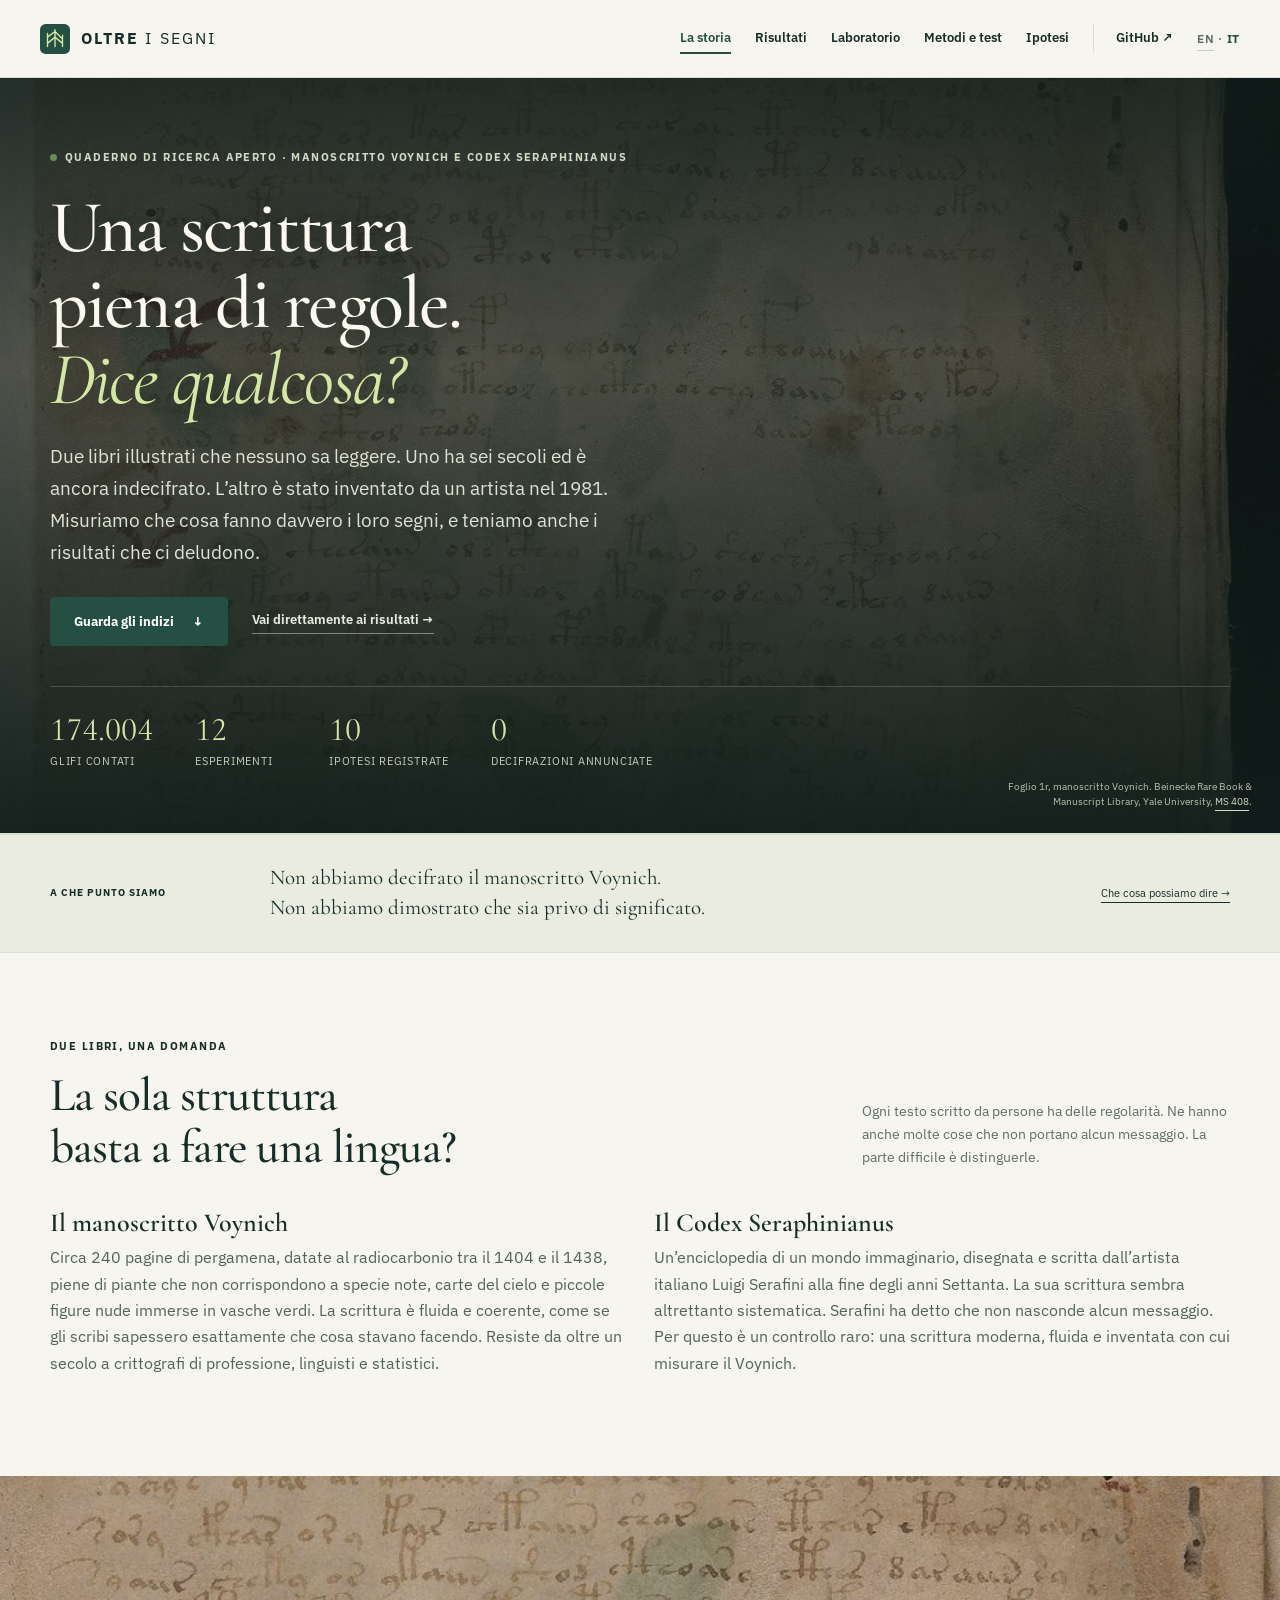
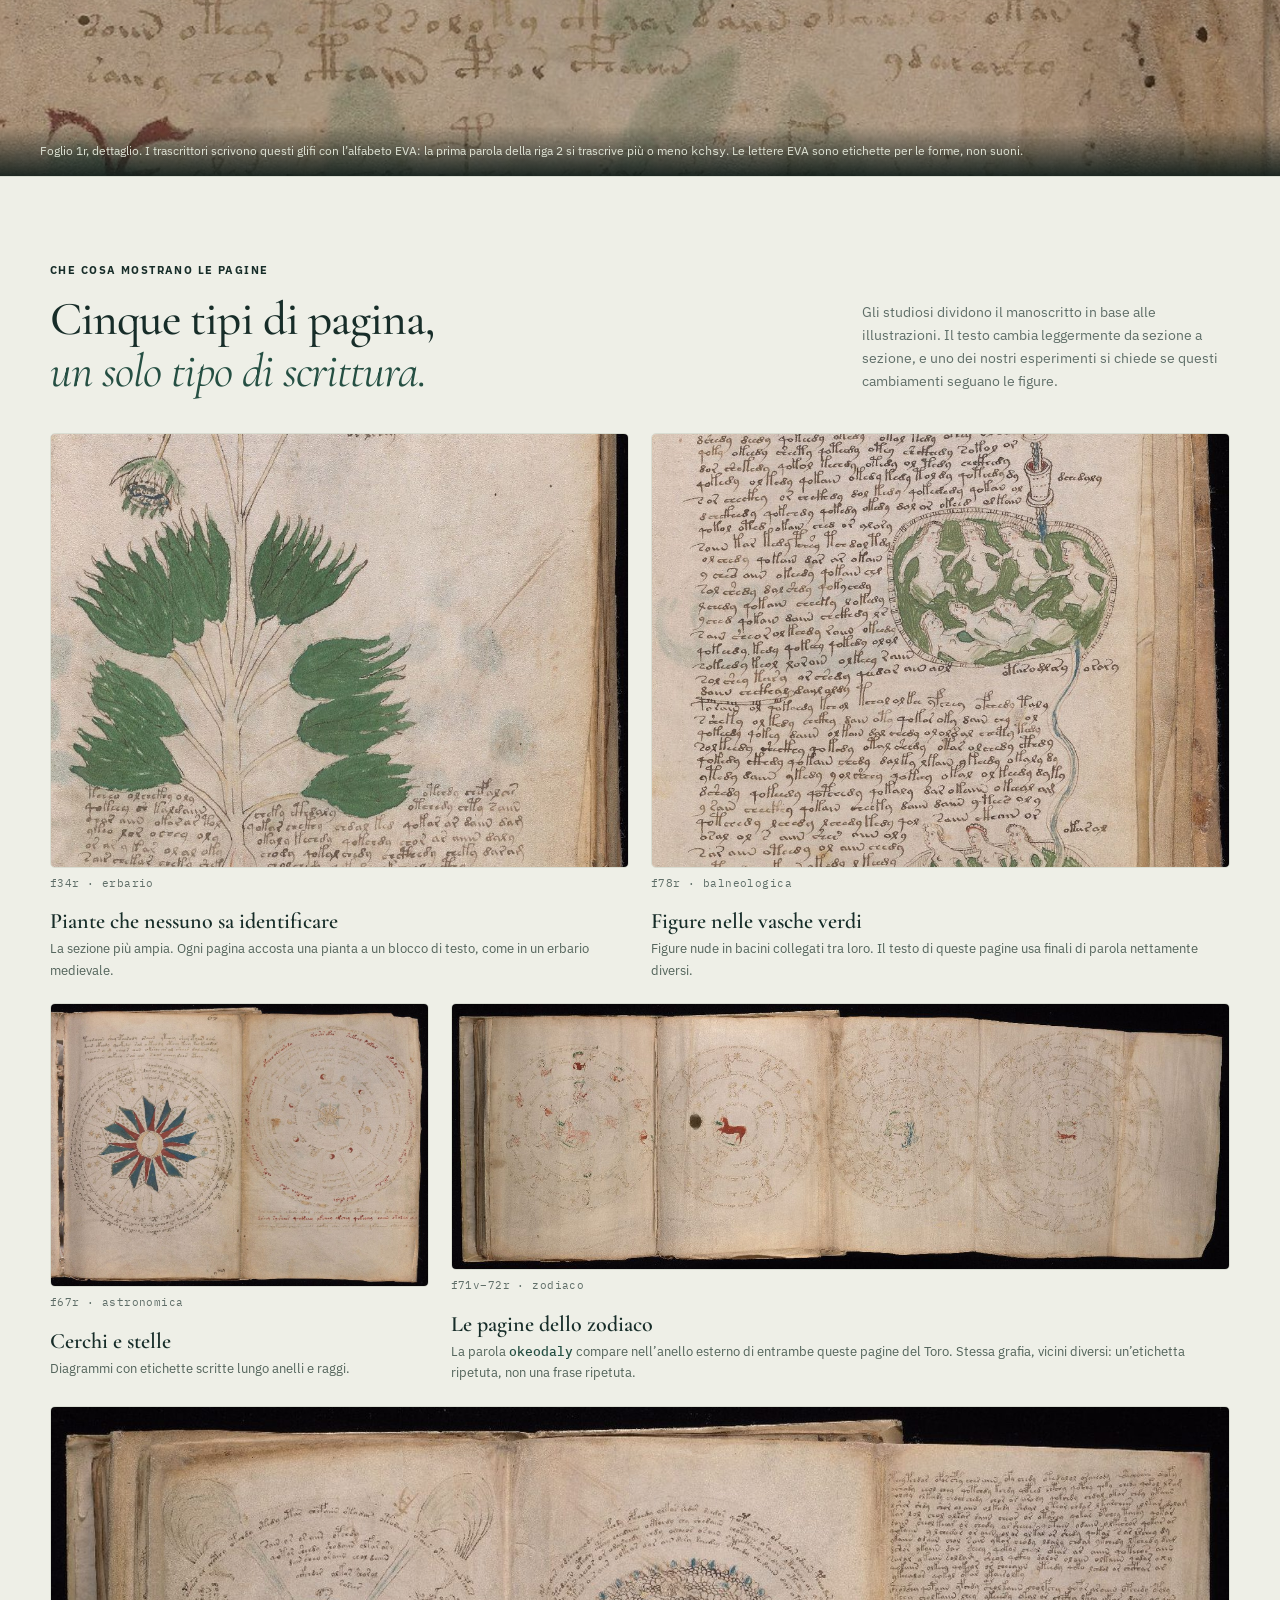
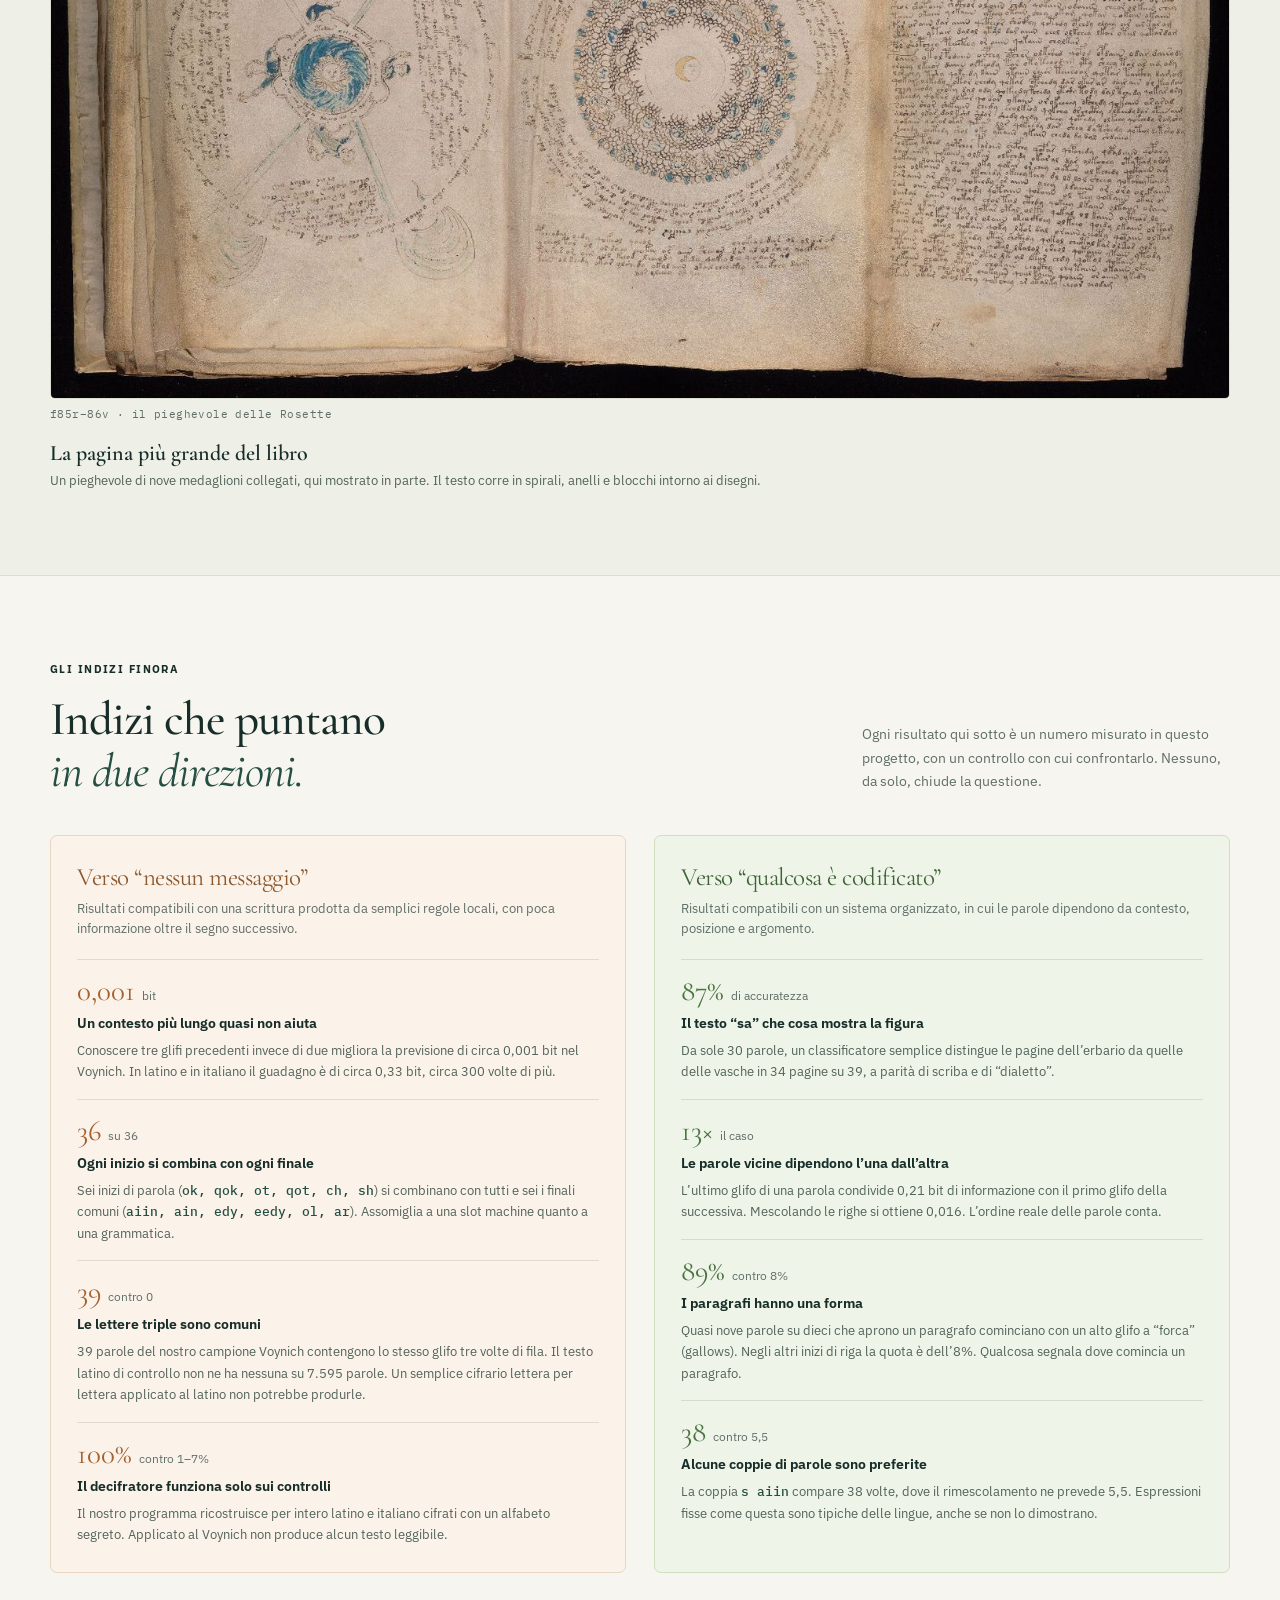
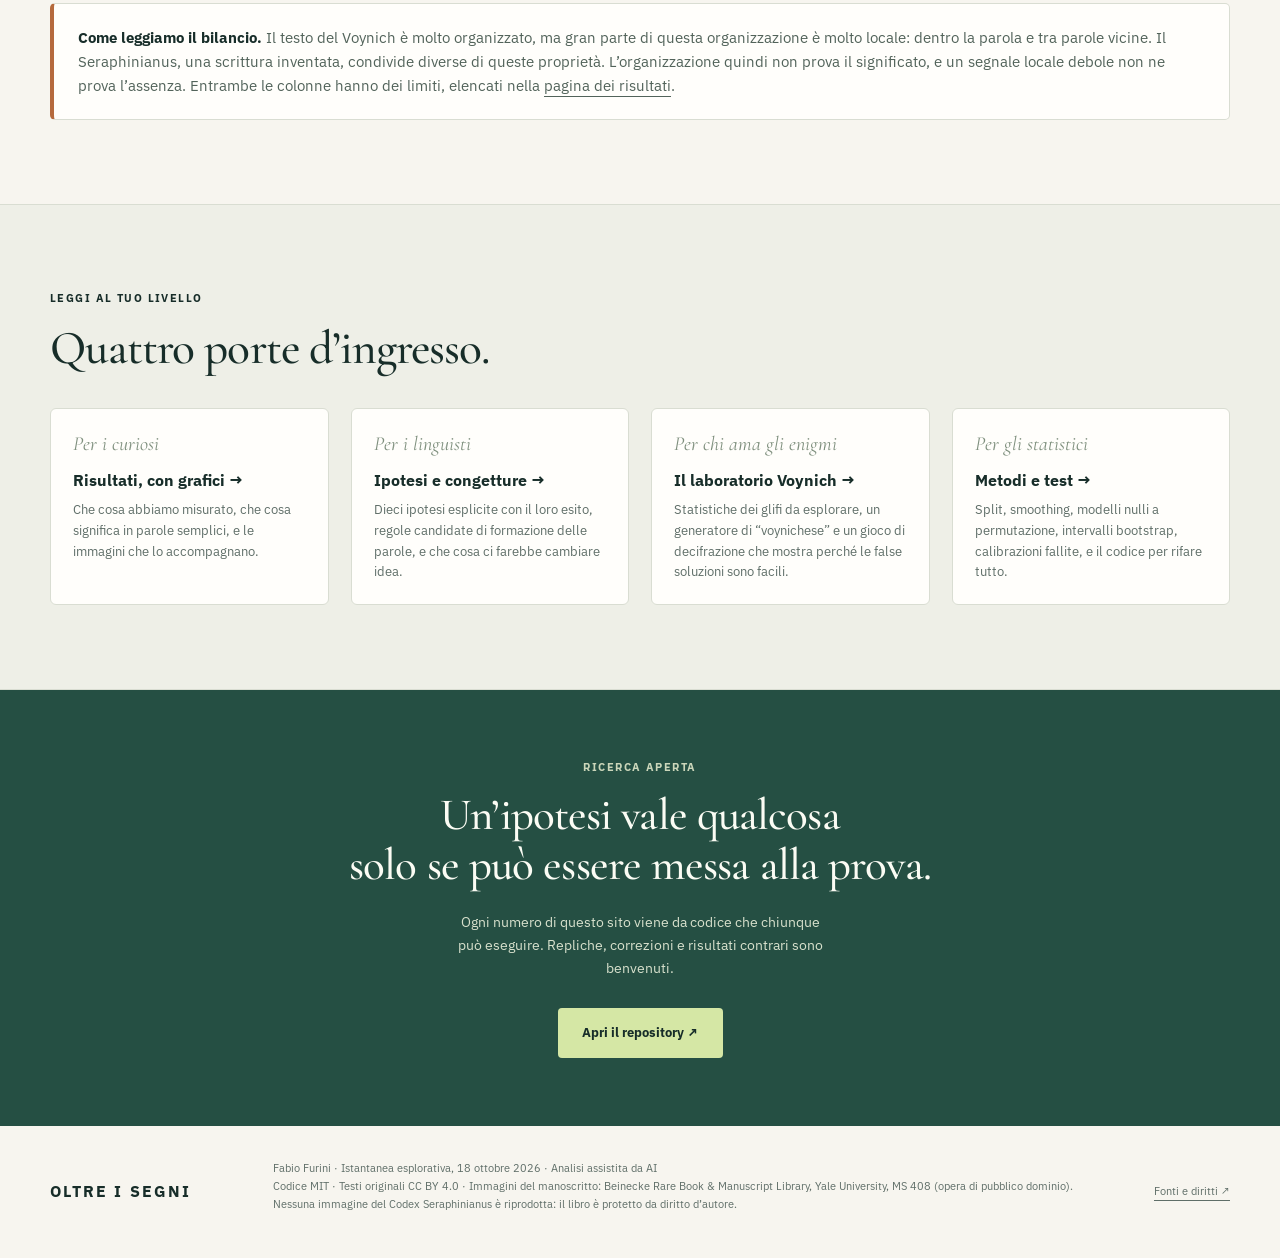
==== docs/it/index.html @ da64a387 "Add Italian version of the website - Five translated pages in docs/it/ sharing styles, scripts and i" ====
<!doctype html>
<html lang="it">
<head>
<meta charset="utf-8">
<meta name="viewport" content="width=device-width,initial-scale=1,viewport-fit=cover">
<title>Oltre i segni</title>
<meta name="description" content="Un quaderno di ricerca aperto e riproducibile sul manoscritto Voynich e il Codex Seraphinianus: cosa la statistica può dire, e cosa no, su una scrittura che nessuno sa leggere.">
<meta name="theme-color" content="#101d1a">
<link rel="alternate" hreflang="en" href="../index.html">
<link rel="alternate" hreflang="it" href="index.html">
<link rel="icon" href="../assets/mark.svg" type="image/svg+xml">
<link rel="preconnect" href="https://fonts.googleapis.com">
<link rel="preconnect" href="https://fonts.gstatic.com" crossorigin>
<link rel="stylesheet" href="https://fonts.googleapis.com/css2?family=Cormorant+Garamond:ital,wght@0,500;0,600;1,500&family=IBM+Plex+Mono:wght@400;500&family=IBM+Plex+Sans:wght@400;500;600;700&display=swap">
<link rel="stylesheet" href="../styles.css">
<script defer src="../app.js"></script>
</head>
<body>
<a class="skip" href="#main">Vai al contenuto</a>
<header>
  <a class="brand" href="index.html"><img src="../assets/mark.svg" width="30" height="30" alt=""><span>OLTRE<span class="brand-light"> I SEGNI</span></span></a>
  <button id="menu" aria-controls="navigation" aria-expanded="false">Menu ☰</button>
  <nav id="navigation" aria-label="Principale">
    <a href="index.html" aria-current="page">La storia</a>
    <a href="results.html">Risultati</a>
    <a href="lab.html">Laboratorio</a>
    <a href="methods.html">Metodi e test</a>
    <a href="hypotheses.html">Ipotesi</a>
    <a class="nav-repo" href="https://github.com/fabiofurini/voynich-seraphinianus-lab">GitHub ↗</a>
    <span class="lang-switch"><a href="../index.html" hreflang="en" lang="en">EN</a> · <b>IT</b></span>
  </nav>
</header>

<main id="main">
<section class="hero-img">
  <img src="../assets/img/f1r.jpg" alt="Foglio 1r del manoscritto Voynich: righe di una scrittura sconosciuta intorno a una pianta verde sbiadita, con iniziali rosse.">
  <div class="hero-inner">
    <div class="eyebrow"><span class="dot"></span> Quaderno di ricerca aperto · Manoscritto Voynich e Codex Seraphinianus</div>
    <h1>Una scrittura piena di regole.<br><em>Dice qualcosa?</em></h1>
    <p class="lead">Due libri illustrati che nessuno sa leggere. Uno ha sei secoli ed è ancora indecifrato. L’altro è stato inventato da un artista nel 1981. Misuriamo che cosa fanno davvero i loro segni, e teniamo anche i risultati che ci deludono.</p>
    <div class="actions">
      <a class="button primary" href="#clues">Guarda gli indizi <span>↓</span></a>
      <a class="text-link" href="results.html">Vai direttamente ai risultati →</a>
    </div>
    <div class="hero-stats" aria-label="Il progetto in numeri">
      <div><b>174.004</b><span>glifi contati</span></div>
      <div><b>12</b><span>esperimenti</span></div>
      <div><b>10</b><span>ipotesi registrate</span></div>
      <div><b>0</b><span>decifrazioni annunciate</span></div>
    </div>
  </div>
  <p class="hero-credit">Foglio 1r, manoscritto Voynich. Beinecke Rare Book &amp; Manuscript Library, Yale University, <a href="https://collections.library.yale.edu/catalog/2002046">MS 408</a>.</p>
</section>

<div class="statement"><div class="wrap">
  <span class="label">A che punto siamo</span>
  <p>Non abbiamo decifrato il manoscritto Voynich.<br>Non abbiamo dimostrato che sia privo di significato.</p>
  <a href="hypotheses.html">Che cosa possiamo dire →</a>
</div></div>

<section class="band">
  <div class="wrap">
    <div class="section-head">
      <div>
        <div class="eyebrow">Due libri, una domanda</div>
        <h2>La sola struttura<br>basta a fare una lingua?</h2>
      </div>
      <p>Ogni testo scritto da persone ha delle regolarità. Ne hanno anche molte cose che non portano alcun messaggio. La parte difficile è distinguerle.</p>
    </div>
    <div class="two-cols" style="margin-top:10px">
      <div class="prose">
        <h3 style="font:600 26px/1.2 var(--serif)">Il manoscritto Voynich</h3>
        <p>Circa 240 pagine di pergamena, datate al radiocarbonio tra il 1404 e il 1438, piene di piante che non corrispondono a specie note, carte del cielo e piccole figure nude immerse in vasche verdi. La scrittura è fluida e coerente, come se gli scribi sapessero esattamente che cosa stavano facendo. Resiste da oltre un secolo a crittografi di professione, linguisti e statistici.</p>
      </div>
      <div class="prose">
        <h3 style="font:600 26px/1.2 var(--serif)">Il Codex Seraphinianus</h3>
        <p>Un’enciclopedia di un mondo immaginario, disegnata e scritta dall’artista italiano Luigi Serafini alla fine degli anni Settanta. La sua scrittura sembra altrettanto sistematica. Serafini ha detto che non nasconde alcun messaggio. Per questo è un controllo raro: una scrittura moderna, fluida e inventata con cui misurare il Voynich.</p>
      </div>
    </div>
  </div>
</section>

<figure class="script-band">
  <img src="../assets/img/script-detail.jpg" alt="Dettaglio di tre righe di scrittura Voynich dal foglio 1r, con glifi ad anello e a forma di forca.">
  <figcaption class="band-caption">Foglio 1r, dettaglio. I trascrittori scrivono questi glifi con l’alfabeto EVA: la prima parola della riga 2 si trascrive più o meno <span style="font-family:var(--mono)">kchsy</span>. Le lettere EVA sono etichette per le forme, non suoni.</figcaption>
</figure>

<section class="band band-alt">
  <div class="wrap">
    <div class="section-head">
      <div>
        <div class="eyebrow">Che cosa mostrano le pagine</div>
        <h2>Cinque tipi di pagina,<br><em>un solo tipo di scrittura.</em></h2>
      </div>
      <p>Gli studiosi dividono il manoscritto in base alle illustrazioni. Il testo cambia leggermente da sezione a sezione, e uno dei nostri esperimenti si chiede se questi cambiamenti seguano le figure.</p>
    </div>
    <div class="gallery">
      <figure class="wide">
        <img src="../assets/img/f34r.jpg" alt="Foglio 34r: una grande pianta con radici e foglie larghe, circondata dal testo." loading="lazy">
        <span class="folio">f34r · erbario</span>
        <h3>Piante che nessuno sa identificare</h3>
        <p>La sezione più ampia. Ogni pagina accosta una pianta a un blocco di testo, come in un erbario medievale.</p>
      </figure>
      <figure class="wide">
        <img src="../assets/img/f78r.jpg" alt="Foglio 78r: piccole figure femminili nude in vasche verdi e azzurre collegate da tubi." loading="lazy">
        <span class="folio">f78r · balneologica</span>
        <h3>Figure nelle vasche verdi</h3>
        <p>Figure nude in bacini collegati tra loro. Il testo di queste pagine usa finali di parola nettamente diversi.</p>
      </figure>
      <figure>
        <img src="../assets/img/f67r.jpg" alt="Foglio 67r: diagrammi astronomici circolari con stelle e testo disposto a raggiera." loading="lazy">
        <span class="folio">f67r · astronomica</span>
        <h3>Cerchi e stelle</h3>
        <p>Diagrammi con etichette scritte lungo anelli e raggi.</p>
      </figure>
      <figure class="wide" style="grid-column:span 4">
        <img src="../assets/img/f71v-72r.jpg" alt="Fogli 71v e 72r: medaglioni zodiacali con un animale al centro e anelli di figure che reggono stelle." loading="lazy" style="aspect-ratio:auto">
        <span class="folio">f71v–72r · zodiaco</span>
        <h3>Le pagine dello zodiaco</h3>
        <p>La parola <span class="eva">okeodaly</span> compare nell’anello esterno di entrambe queste pagine del Toro. Stessa grafia, vicini diversi: un’etichetta ripetuta, non una frase ripetuta.</p>
      </figure>
      <figure class="full">
        <img src="../assets/img/f85r-86v.jpg" alt="Parte del pieghevole delle Rosette, fogli 85r e 86v: un diagramma circolare con una falce di luna al centro e testo fitto." loading="lazy">
        <span class="folio">f85r–86v · il pieghevole delle Rosette</span>
        <h3>La pagina più grande del libro</h3>
        <p>Un pieghevole di nove medaglioni collegati, qui mostrato in parte. Il testo corre in spirali, anelli e blocchi intorno ai disegni.</p>
      </figure>
    </div>
  </div>
</section>

<section class="band" id="clues">
  <div class="wrap">
    <div class="section-head">
      <div>
        <div class="eyebrow">Gli indizi finora</div>
        <h2>Indizi che puntano<br><em>in due direzioni.</em></h2>
      </div>
      <p>Ogni risultato qui sotto è un numero misurato in questo progetto, con un controllo con cui confrontarlo. Nessuno, da solo, chiude la questione.</p>
    </div>

    <div class="two-cols">
      <div class="col toward-no">
        <h3>Verso “nessun messaggio”</h3>
        <p class="summary-line">Risultati compatibili con una scrittura prodotta da semplici regole locali, con poca informazione oltre il segno successivo.</p>
        <div class="clue">
          <span class="num-big">0,001 <small>bit</small></span>
          <h4>Un contesto più lungo quasi non aiuta</h4>
          <p>Conoscere tre glifi precedenti invece di due migliora la previsione di circa 0,001 bit nel Voynich. In latino e in italiano il guadagno è di circa 0,33 bit, circa 300 volte di più.</p>
        </div>
        <div class="clue">
          <span class="num-big">36 <small>su 36</small></span>
          <h4>Ogni inizio si combina con ogni finale</h4>
          <p>Sei inizi di parola (<span class="eva">ok, qok, ot, qot, ch, sh</span>) si combinano con tutti e sei i finali comuni (<span class="eva">aiin, ain, edy, eedy, ol, ar</span>). Assomiglia a una slot machine quanto a una grammatica.</p>
        </div>
        <div class="clue">
          <span class="num-big">39 <small>contro 0</small></span>
          <h4>Le lettere triple sono comuni</h4>
          <p>39 parole del nostro campione Voynich contengono lo stesso glifo tre volte di fila. Il testo latino di controllo non ne ha nessuna su 7.595 parole. Un semplice cifrario lettera per lettera applicato al latino non potrebbe produrle.</p>
        </div>
        <div class="clue">
          <span class="num-big">100% <small>contro 1–7%</small></span>
          <h4>Il decifratore funziona solo sui controlli</h4>
          <p>Il nostro programma ricostruisce per intero latino e italiano cifrati con un alfabeto segreto. Applicato al Voynich non produce alcun testo leggibile.</p>
        </div>
      </div>

      <div class="col toward-yes">
        <h3>Verso “qualcosa è codificato”</h3>
        <p class="summary-line">Risultati compatibili con un sistema organizzato, in cui le parole dipendono da contesto, posizione e argomento.</p>
        <div class="clue">
          <span class="num-big">87% <small>di accuratezza</small></span>
          <h4>Il testo “sa” che cosa mostra la figura</h4>
          <p>Da sole 30 parole, un classificatore semplice distingue le pagine dell’erbario da quelle delle vasche in 34 pagine su 39, a parità di scriba e di “dialetto”.</p>
        </div>
        <div class="clue">
          <span class="num-big">13× <small>il caso</small></span>
          <h4>Le parole vicine dipendono l’una dall’altra</h4>
          <p>L’ultimo glifo di una parola condivide 0,21 bit di informazione con il primo glifo della successiva. Mescolando le righe si ottiene 0,016. L’ordine reale delle parole conta.</p>
        </div>
        <div class="clue">
          <span class="num-big">89% <small>contro 8%</small></span>
          <h4>I paragrafi hanno una forma</h4>
          <p>Quasi nove parole su dieci che aprono un paragrafo cominciano con un alto glifo a “forca” (gallows). Negli altri inizi di riga la quota è dell’8%. Qualcosa segnala dove comincia un paragrafo.</p>
        </div>
        <div class="clue">
          <span class="num-big">38 <small>contro 5,5</small></span>
          <h4>Alcune coppie di parole sono preferite</h4>
          <p>La coppia <span class="eva">s aiin</span> compare 38 volte, dove il rimescolamento ne prevede 5,5. Espressioni fisse come questa sono tipiche delle lingue, anche se non lo dimostrano.</p>
        </div>
      </div>
    </div>

    <div class="balance">
      <p><strong>Come leggiamo il bilancio.</strong> Il testo del Voynich è molto organizzato, ma gran parte di questa organizzazione è molto locale: dentro la parola e tra parole vicine. Il Seraphinianus, una scrittura inventata, condivide diverse di queste proprietà. L’organizzazione quindi non prova il significato, e un segnale locale debole non ne prova l’assenza. Entrambe le colonne hanno dei limiti, elencati nella <a href="results.html">pagina dei risultati</a>.</p>
    </div>
  </div>
</section>

<section class="band band-alt">
  <div class="wrap">
    <div class="eyebrow">Leggi al tuo livello</div>
    <h2>Quattro porte d’ingresso.</h2>
    <div class="paths">
      <a href="results.html">
        <span class="n">Per i curiosi</span>
        <h3>Risultati, con grafici →</h3>
        <p>Che cosa abbiamo misurato, che cosa significa in parole semplici, e le immagini che lo accompagnano.</p>
      </a>
      <a href="hypotheses.html">
        <span class="n">Per i linguisti</span>
        <h3>Ipotesi e congetture →</h3>
        <p>Dieci ipotesi esplicite con il loro esito, regole candidate di formazione delle parole, e che cosa ci farebbe cambiare idea.</p>
      </a>
      <a href="lab.html">
        <span class="n">Per chi ama gli enigmi</span>
        <h3>Il laboratorio Voynich →</h3>
        <p>Statistiche dei glifi da esplorare, un generatore di “voynichese” e un gioco di decifrazione che mostra perché le false soluzioni sono facili.</p>
      </a>
      <a href="methods.html">
        <span class="n">Per gli statistici</span>
        <h3>Metodi e test →</h3>
        <p>Split, smoothing, modelli nulli a permutazione, intervalli bootstrap, calibrazioni fallite, e il codice per rifare tutto.</p>
      </a>
    </div>
  </div>
</section>

<section class="closing">
  <div class="wrap">
    <div class="eyebrow">Ricerca aperta</div>
    <h2>Un’ipotesi vale qualcosa<br>solo se può essere messa alla prova.</h2>
    <p>Ogni numero di questo sito viene da codice che chiunque può eseguire. Repliche, correzioni e risultati contrari sono benvenuti.</p>
    <a class="button" href="https://github.com/fabiofurini/voynich-seraphinianus-lab">Apri il repository ↗</a>
  </div>
</section>
</main>

<footer class="wrap">
  <a class="brand" href="index.html">OLTRE I SEGNI</a>
  <p>Fabio Furini · Istantanea esplorativa, 18 ottobre 2026 · Analisi assistita da AI<br>
  Codice MIT · Testi originali CC BY 4.0 · Immagini del manoscritto: Beinecke Rare Book &amp; Manuscript Library, Yale University, MS 408 (opera di pubblico dominio).<br>
  Nessuna immagine del Codex Seraphinianus è riprodotta: il libro è protetto da diritto d’autore.</p>
  <a href="https://github.com/fabiofurini/voynich-seraphinianus-lab/blob/main/RIGHTS.md">Fonti e diritti ↗</a>
</footer>
</body>
</html>
---- docs/styles.css ----
/* Beyond the Signs — shared stylesheet.
   Layout: editorial single column with full-bleed manuscript bands; one deliberate "paper and ink" look (single theme by choice).
   Chart series use the first three slots of the reference palette, validated all-pairs; grouped by meaning:
   blue = Voynich, orange = Seraphinianus, green = linguistic controls. */

:root{
  --paper:#f7f5ef; --paper-2:#eeefe7; --paper-3:#e9ecdf;
  --white:#fffefb;
  --ink:#172d29; --ink-2:#52635a; --muted:#5f6e68;
  --green:#254f43; --green-2:#356853;
  --lime:#d5e7a5; --orange:#b56a3d;
  --line:#d9ddd2; --line-2:#c6cdbc;

  /* chart series, grouped by meaning */
  --voynich:#2a78d6;       /* the subject */
  --seraph:#eb6834;        /* artistic comparison */
  --control:#1baf7a;     /* linguistic controls */

  --si:#3f6337; --no:#8d582c;

  --serif:'Cormorant Garamond',Garamond,'Times New Roman',serif;
  --sans:'IBM Plex Sans',-apple-system,'Segoe UI',Arial,sans-serif;
  --mono:'IBM Plex Mono','SFMono-Regular',Consolas,monospace;
  color-scheme:light;
}

*{box-sizing:border-box}
html{scroll-behavior:smooth;scroll-padding-top:92px}
body{margin:0;background:var(--paper);color:var(--ink);font-family:var(--sans);font-size:16px;line-height:1.65;-webkit-font-smoothing:antialiased}
img{max-width:100%;display:block}
a{color:inherit;text-underline-offset:5px}
button{font:inherit;cursor:pointer}
button:focus-visible,a:focus-visible,summary:focus-visible{outline:3px solid var(--orange);outline-offset:4px;border-radius:2px}
h1,h2,h3,h4,p{margin-top:0}
[hidden]{display:none!important}

.wrap{width:min(1180px,calc(100% - 80px));margin-inline:auto}
.wrap-narrow{width:min(760px,calc(100% - 80px));margin-inline:auto}
.skip{position:absolute;top:-100px;background:var(--ink);color:#fff;padding:12px;z-index:100}
.skip:focus{top:0}

/* ---------- header ---------- */
header{height:78px;display:flex;align-items:center;justify-content:space-between;gap:20px;
  border-bottom:1px solid var(--line);padding:0 40px;position:sticky;top:env(safe-area-inset-top,0px);
  background:#f7f5efef;backdrop-filter:blur(12px);z-index:20}
.brand{font-size:16px;letter-spacing:.13em;font-weight:800;display:flex;align-items:center;gap:11px;text-decoration:none;white-space:nowrap}
.brand-light{font-weight:400}
nav{display:flex;gap:24px;align-items:center;font-size:13px;font-weight:600}
nav a{text-decoration:none;padding:4px 0;border-bottom:2px solid transparent}
nav a:hover{color:var(--orange)}
nav a[aria-current=page]{border-bottom-color:var(--green);color:var(--green)}
.nav-repo{border-left:1px solid var(--line);padding-left:22px}
#menu{display:none;border:0;background:none;font-size:12px;padding:10px}

/* ---------- eyebrow / etichette ---------- */
.eyebrow{font-size:11px;letter-spacing:.13em;font-weight:700;display:flex;align-items:center;gap:8px;text-transform:uppercase}
.dot{height:7px;width:7px;border-radius:50%;background:#6b8a57;display:inline-block;flex:none}

/* ---------- headings ---------- */
h1{font:500 clamp(42px,5.8vw,80px)/1.02 var(--serif);letter-spacing:-.025em;text-wrap:balance;margin:24px 0}
h2{font:500 clamp(31px,3.7vw,48px)/1.1 var(--serif);letter-spacing:-.02em;text-wrap:balance;margin:14px 0 22px}
h3{font-size:17px;margin:0 0 6px}
h1 em,h2 em{font-weight:400;color:var(--green);font-style:italic}
.lead{font-size:18px;line-height:1.68;color:var(--ink-2);max-width:56ch}

/* ---------- buttons ---------- */
.button{padding:14px 24px;border-radius:4px;display:inline-flex;align-items:center;gap:18px;
  text-decoration:none;font-size:13px;font-weight:700;border:0}
.primary{background:var(--green);color:#fff;transition:background .2s,transform .2s}
.primary:hover{background:var(--green-2);transform:translateY(-2px)}
.ghost{border:1px solid var(--line-2);color:var(--ink);background:transparent}
.ghost:hover{border-color:var(--green);color:var(--green)}
.text-link{font-size:13px;font-weight:650;text-decoration:none;border-bottom:1px solid #a7b4a5;padding-bottom:3px;display:inline-block}
.text-link:hover{border-color:var(--orange);color:var(--orange)}
.actions{display:flex;align-items:center;gap:24px;margin-top:28px;flex-wrap:wrap}

/* ---------- image hero ---------- */
.hero-img{position:relative;min-height:min(82vh,760px);display:flex;align-items:flex-end;
  background:#101d1a;overflow:hidden;border-bottom:1px solid var(--line)}
.hero-img>img{position:absolute;inset:0;width:100%;height:100%;object-fit:cover;object-position:center 22%;opacity:.5}
.hero-img::after{content:'';position:absolute;inset:0;
  background:linear-gradient(180deg,#101d1acc 0%,#101d1a55 38%,#101d1aee 100%)}
.hero-inner{position:relative;z-index:2;padding-block:70px 60px;color:#f4f1e6;width:min(1180px,calc(100% - 80px));margin-inline:auto}
.hero-inner .eyebrow{color:#cfd9c4}
.hero-inner h1{color:#fbf9f0;max-width:17ch;text-shadow:0 2px 30px #0b1513aa}
.hero-inner .lead{color:#dfe3d5;max-width:54ch;font-size:19px}
.hero-credit{position:absolute;right:28px;bottom:14px;z-index:2;font-size:10px;color:#b9c3b2;max-width:44ch;text-align:right;line-height:1.5}
.hero-credit a{color:#d6ddcc}
.hero-stats{display:flex;gap:42px;flex-wrap:wrap;margin-top:40px;padding-top:26px;border-top:1px solid #ffffff2b}
.hero-stats div{min-width:92px}
.hero-stats b{display:block;font:normal 33px/1 var(--serif);color:var(--lime)}
.hero-stats span{font-size:11px;letter-spacing:.07em;color:#c4cebb;text-transform:uppercase}

/* ---------- statement band ---------- */
.statement{background:var(--paper-3);border-block:1px solid #dce0d0}
.statement>.wrap{display:grid;grid-template-columns:190px 1fr auto;align-items:center;gap:30px;padding-block:28px}
.label{font-size:10px;font-weight:700;letter-spacing:.1em;text-transform:uppercase}
.statement p{font:normal 21px/1.45 var(--serif);margin:0}
.statement a{font-size:11px;white-space:nowrap}

/* ---------- sections ---------- */
section{scroll-margin-top:92px}
.band{padding-block:84px}
.band-alt{background:var(--paper-2);border-block:1px solid var(--line)}
.band-dark{background:var(--green);color:#f3f6ea}
.band-dark h2,.band-dark h3{color:#fbfcf4}
.band-dark p{color:#d6dfcc}
.band-dark .eyebrow{color:#c3d1b6}
.section-head{display:flex;align-items:flex-end;justify-content:space-between;gap:60px;margin-bottom:34px;flex-wrap:wrap}
.section-head h2{margin-bottom:0}
.section-head>p{max-width:46ch;font-size:14px;color:var(--muted);margin:0 0 4px}

/* ---------- reading levels ---------- */
.levels{border:1px solid var(--line);border-radius:6px;background:var(--white);margin:22px 0}
.levels>summary{cursor:pointer;list-style:none;padding:14px 18px;font-size:12px;font-weight:700;
  letter-spacing:.04em;display:flex;align-items:center;gap:10px;color:var(--green)}
.levels>summary::-webkit-details-marker{display:none}
.levels>summary::before{content:'▸';font-size:14px;transition:transform .2s}
.levels[open]>summary::before{transform:rotate(90deg)}
.levels>summary:hover{background:#f3f5ec}
.levels .body{padding:4px 18px 18px;border-top:1px solid var(--line);font-size:14px;color:var(--ink-2)}
.levels .body p:last-child{margin-bottom:0}
.level-tag{margin-left:auto;font-size:9px;letter-spacing:.09em;background:var(--paper-2);
  color:var(--muted);padding:4px 9px;border-radius:12px;font-weight:700}

/* ---------- clues in two directions ---------- */
.two-cols{display:grid;grid-template-columns:1fr 1fr;gap:28px;margin-top:38px}
.col{border-radius:7px;padding:26px;border:1px solid var(--line)}
.col.toward-no{background:#fbf2ea;border-color:#e8d5c2}
.col.toward-yes{background:#eef4e7;border-color:#cfdfc0}
.col>h3{font:normal 25px/1.2 var(--serif);letter-spacing:-.02em;margin-bottom:6px}
.col.toward-no>h3{color:#8d582c}
.col.toward-yes>h3{color:#3f6337}
.col>.summary-line{font-size:12.5px;color:var(--muted);margin-bottom:20px}
.clue{border-top:1px solid #0000001a;padding:16px 0}
.clue:last-child{padding-bottom:0}
.clue h4{font-size:14px;margin:0 0 5px;font-weight:650}
.clue p{font-size:13px;color:var(--ink-2);margin:0}
.clue .num-big{font:normal 29px/1 var(--serif);display:block;margin-bottom:7px}
.toward-no .num-big{color:#a5612f}
.toward-yes .num-big{color:#4a7340}
.clue .num-big small{font-size:12px;font-family:var(--sans);color:var(--muted);letter-spacing:0}
.balance{margin-top:30px;background:var(--white);border:1px solid var(--line);border-left:4px solid var(--orange);
  border-radius:5px;padding:22px 24px}
.balance p{margin:0;font-size:14.5px;color:var(--ink-2)}
.balance strong{color:var(--ink)}

/* ---------- figures ---------- */
figure{margin:0}
figcaption{font-size:11.5px;color:var(--muted);margin-top:10px;line-height:1.55}
figcaption b{color:var(--ink);font-weight:650}
.wide-figure{margin-block:40px}
.wide-figure img{border-radius:5px;border:1px solid var(--line)}
.pair{display:grid;grid-template-columns:1fr 1fr;gap:30px;margin-top:34px}
.pair img{border-radius:5px;border:1px solid var(--line);aspect-ratio:3/4;object-fit:cover}
.script-band{background:#101d1a;padding:0;overflow:hidden;position:relative}
.script-band img{width:100%;opacity:.86;object-fit:cover;max-height:300px}
.band-caption{position:absolute;left:0;right:0;bottom:0;padding:16px 40px;
  background:linear-gradient(180deg,transparent,#101d1ae8);color:#dfe4d6;font-size:11.5px}

/* ---------- charts ---------- */
.chart-card{background:var(--white);border:1px solid var(--line);border-radius:6px;padding:28px}
.chart-toolbar{display:flex;align-items:flex-start;justify-content:space-between;gap:24px;flex-wrap:wrap}
.chart-toolbar h3{font-size:16px;margin-bottom:4px}
.chart-toolbar p{font-size:11.5px;color:var(--muted);margin:0}
.segmented{display:flex;padding:4px;border:1px solid var(--line);border-radius:5px}
.segmented button{padding:7px 13px;background:none;border:0;color:var(--muted);font-size:11px;border-radius:3px}
.segmented .selected{background:var(--green);color:#fff}
.chart{margin-top:22px;min-height:290px}
.chart svg{width:100%;height:auto;display:block;overflow:visible}
.chart-note{font-size:11.5px;color:var(--muted);margin-top:14px}
.legend{display:flex;gap:20px;flex-wrap:wrap;margin-top:16px;font-size:12px}
.legend span{display:flex;align-items:center;gap:7px;color:var(--ink-2)}
.legend i{width:11px;height:11px;border-radius:2px;display:inline-block;flex:none}

/* tooltip */
.tip{position:fixed;z-index:50;pointer-events:none;background:var(--ink);color:#f4f6ee;
  padding:9px 12px;border-radius:4px;font-size:12px;line-height:1.5;max-width:250px;
  box-shadow:0 6px 20px #0a16121f;opacity:0;transition:opacity .12s}
.tip.on{opacity:1}
.tip b{color:var(--lime)}

/* ---------- tables ---------- */
.table-scroll{overflow-x:auto;-webkit-overflow-scrolling:touch}
table{border-collapse:collapse;width:100%;font-size:13px;margin:14px 0}
caption{text-align:left;font-size:11.5px;color:var(--muted);margin-bottom:10px;line-height:1.5}
th,td{text-align:left;border-bottom:1px solid var(--line);padding:10px 12px;vertical-align:top}
thead th{font-size:11px;letter-spacing:.05em;text-transform:uppercase;color:var(--muted);
  border-bottom:1.5px solid var(--line-2);white-space:nowrap}
tbody tr:hover{background:#f6f7f0}
td.num,th.num{text-align:right;font-variant-numeric:tabular-nums;font-family:var(--mono);font-size:12px}
.tab-card{background:var(--white);border:1px solid var(--line);border-radius:6px;padding:24px 26px;margin-block:26px}
.tab-card>h3{margin-bottom:4px}
.tab-card>.summary-line{font-size:12.5px;color:var(--muted);margin-bottom:6px}

/* pastiglie di stato */
.status{display:inline-block;font-size:9.5px;letter-spacing:.06em;font-weight:750;border-radius:20px;
  padding:4px 10px;white-space:nowrap;text-transform:uppercase}
.green{background:#e6efdb;color:#3f6337}
.amber{background:#f3e7d8;color:#8d582c}
.gray{background:#e9ebe5;color:#647067}
.blue{background:#e2ecf8;color:#2a5f93}

/* ---------- experiment register ---------- */
.experiment{border-top:1px solid var(--line)}
.experiment:last-of-type{border-bottom:1px solid var(--line)}
.experiment>summary{display:grid;grid-template-columns:58px 1fr auto 22px;gap:18px;align-items:center;
  cursor:pointer;list-style:none;padding:20px 0}
.experiment>summary::-webkit-details-marker{display:none}
.experiment>summary::after{content:'+';font-size:23px;font-weight:300;color:var(--muted);justify-self:end}
.experiment[open]>summary::after{content:'−'}
.experiment>summary:hover h3{color:var(--green)}
.exp-num{font:italic 21px var(--serif);color:#7e8f7d}
.experiment h3{font-size:16.5px;margin:0;font-weight:500}
.experiment .description{font-size:12px;color:var(--muted);margin:4px 0 0}
.exp-detail{padding:6px 50px 26px 76px;max-width:920px}
.exp-detail p{font-size:13.5px;color:var(--ink-2)}
.exp-meta{display:flex;gap:10px;flex-wrap:wrap;margin-top:14px;font-size:11px}
.exp-meta a{font-family:var(--mono);font-size:11px;background:var(--paper-2);border:1px solid var(--line);
  border-radius:3px;padding:5px 9px;text-decoration:none;color:var(--ink-2)}
.exp-meta a:hover{border-color:var(--green);color:var(--green)}

/* ---------- hypotheses ---------- */
.hyp-grid{display:grid;grid-template-columns:repeat(auto-fit,minmax(255px,1fr));gap:24px;margin-top:34px}
.hyp-card{background:var(--white);border:1px solid var(--line);border-radius:6px;padding:22px;
  display:flex;flex-direction:column;gap:10px}
.hyp-card .id{font-family:var(--mono);font-size:11px;color:var(--muted)}
.hyp-card h3{font:normal 21px/1.25 var(--serif);letter-spacing:-.02em;margin:0}
.hyp-card p{font-size:12.5px;color:var(--ink-2);margin:0}
.hyp-card .evidence{font-size:11.5px;color:var(--muted);border-top:1px solid var(--line);padding-top:10px;margin-top:auto}

/* ---------- glossary, paths, documents ---------- */
.glossary details{padding:15px 0;border-top:1px solid var(--line)}
.glossary summary{font-size:14.5px;cursor:pointer;font-weight:600}
.glossary p{font-size:13px;color:var(--muted);padding-top:11px;margin:0}
.paths{display:grid;grid-template-columns:repeat(auto-fit,minmax(230px,1fr));gap:22px;margin-top:34px}
.paths a{text-decoration:none;border:1px solid var(--line);border-radius:6px;padding:22px;
  background:var(--white);transition:border-color .2s,transform .2s;display:block}
.paths a:hover{border-color:var(--green);transform:translateY(-3px)}
.paths .n{font:italic 20px var(--serif);color:#7e8f7d}
.paths h3{margin:10px 0 6px;font-size:16px}
.paths p{font-size:12.5px;color:var(--muted);margin:0}
.doc-list>a{display:flex;align-items:center;gap:20px;text-decoration:none;padding:20px 0;border-bottom:1px solid var(--line)}
.doc-list>a:first-child{border-top:1px solid var(--line)}
.doc-list>a:hover h3{color:var(--green);text-decoration:underline;text-underline-offset:4px}
.doc-list>a>span:last-child{margin-left:auto;color:var(--muted)}
.doc-icon{font:10px var(--mono);border:1px solid #bcc8b5;border-radius:3px;padding:10px 7px;min-width:42px;text-align:center;flex:none}
.doc-list h3{font-size:15px;font-weight:600;margin:0 0 3px}
.doc-list p{font-size:11.5px;color:var(--muted);margin:0}

/* ---------- caveat ---------- */
.caveat{border:1px solid #e0d2bf;background:#fbf4ea;border-radius:6px;padding:20px 24px;margin-block:26px}
.caveat h3{font-size:13px;letter-spacing:.04em;text-transform:uppercase;color:#8d582c;margin-bottom:8px}
.caveat p{font-size:13.5px;color:var(--ink-2);margin:0}
.caveat p+p{margin-top:9px}

/* ---------- closing and footer ---------- */
.closing{background:var(--green);color:#f7f8ee;padding-block:68px;text-align:center}
.closing .eyebrow{color:#cbd6ba;justify-content:center}
.closing h2{font-size:clamp(30px,4vw,45px);color:#fbfcf4}
.closing p{font-size:14px;color:#d8e1cd;max-width:48ch;margin-inline:auto}
.closing .button{background:var(--lime);color:var(--ink);margin-top:14px}
footer{padding-block:34px;display:flex;align-items:center;justify-content:space-between;gap:26px;flex-wrap:wrap}
footer p,footer a{font-size:10.5px;color:var(--muted);line-height:1.7}
footer .brand{color:var(--ink)}

/* ---------- responsive ---------- */
@media(max-width:1000px){
  .wrap,.wrap-narrow{width:calc(100% - 48px)}
  header{padding-inline:24px}
  .hero-inner{width:calc(100% - 48px)}
  nav{gap:15px}
  .two-cols{grid-template-columns:1fr}
  .statement>.wrap{grid-template-columns:160px 1fr}
  .statement a{grid-column:2}
}
@media(max-width:720px){
  html{scroll-padding-top:78px}
  header{height:64px;padding-inline:18px}
  .wrap,.wrap-narrow{width:calc(100% - 36px)}
  .hero-inner{width:calc(100% - 36px);padding-block:48px 44px}
  #menu{display:block}
  nav{display:none;position:absolute;top:64px;left:0;right:0;background:var(--paper);padding:20px;
    box-shadow:0 10px 20px #14291a1a;flex-direction:column;align-items:flex-start;gap:16px}
  nav.open{display:flex}
  .nav-repo{border:0;padding:0}
  .band{padding-block:52px}
  .hero-img{min-height:auto}
  .hero-stats{gap:26px;margin-top:30px}
  .hero-stats b{font-size:27px}
  .hero-credit{position:static;text-align:left;padding:0 0 14px;max-width:none}
  .statement>.wrap{grid-template-columns:1fr;gap:10px;padding-block:22px}
  .statement a{grid-column:1}
  .statement p{font-size:19px}
  .pair{grid-template-columns:1fr;gap:22px}
  .chart-card{padding:18px}
  .chart-toolbar{flex-direction:column;gap:14px}
  .exp-detail{padding:4px 4px 22px 40px}
  .experiment>summary{grid-template-columns:34px 1fr 22px;gap:12px}
  .experiment>summary>.status{grid-column:2;grid-row:2;justify-self:start;margin-top:6px}
  .experiment>summary::after{grid-column:3;grid-row:1}
  .band-caption{padding:12px 18px;font-size:10.5px}
  .col{padding:20px}
  table{font-size:12px}
  th,td{padding:8px 9px}
}
@media(prefers-reduced-motion:reduce){
  html{scroll-behavior:auto}
  *{transition:none!important;animation:none!important}
}
@media print{
  header,nav,.hero-credit,.segmented{display:none}
  body{background:#fff}
  .levels[open] .body,.levels .body{display:block}
}

/* ---------- gallery of manuscript sections ---------- */
.gallery{display:grid;grid-template-columns:repeat(6,1fr);gap:22px;margin-top:36px}
.gallery figure{grid-column:span 2;min-width:0}
.gallery figure.wide{grid-column:span 3}
.gallery figure.full{grid-column:1/-1}
.gallery img{width:100%;border-radius:5px;border:1px solid var(--line);aspect-ratio:4/3;object-fit:cover;transition:transform .5s}
.gallery figure.full img{aspect-ratio:auto}
.gallery figure:hover img{transform:scale(1.015)}
.gallery h3{font:600 22px/1.2 var(--serif);margin:14px 0 4px}
.gallery p{font-size:13px;color:var(--ink-2);margin:0}
.gallery .folio{font-family:var(--mono);font-size:10.5px;color:var(--muted);letter-spacing:.04em}
.page-hero{padding-block:72px 40px;border-bottom:1px solid var(--line)}
.page-hero .lead{margin-top:6px}
.prose{max-width:66ch}
.prose p{color:var(--ink-2)}
.kicker{font:italic 500 23px/1.45 var(--serif);color:var(--ink);max-width:60ch;margin-bottom:18px}
.metric-row{display:grid;grid-template-columns:repeat(auto-fit,minmax(190px,1fr));gap:20px;margin-block:28px}
.metric{border-top:2px solid var(--ink);padding-top:12px}
.metric b{display:block;font:600 34px/1 var(--serif);font-variant-numeric:tabular-nums}
.metric span{font-size:12px;color:var(--muted)}
code{font-family:var(--mono);font-size:.88em;background:var(--paper-2);border:1px solid var(--line);border-radius:3px;padding:1px 5px}
pre{font-family:var(--mono);font-size:12.5px;background:#14231f;color:#e3ead9;border-radius:6px;padding:18px 20px;overflow-x:auto;line-height:1.6}
.eva{font-family:var(--mono);color:var(--green);font-weight:500}
@media(max-width:860px){.gallery{grid-template-columns:1fr 1fr}.gallery figure,.gallery figure.wide{grid-column:span 1}.gallery figure.full{grid-column:1/-1}}
@media(max-width:560px){.gallery{grid-template-columns:1fr}.gallery figure,.gallery figure.wide{grid-column:1/-1}}

/* ---------- contrast fixes on dark grounds ---------- */
.hero-inner h1 em{color:var(--lime)}
.hero-inner .text-link{color:#e4e9da;border-color:#ffffff66}
.hero-inner .text-link:hover{color:var(--lime);border-color:var(--lime)}
.closing h2 em,.band-dark h2 em{color:var(--lime)}

/* ---------- mobile fixes ---------- */
.hero-img{flex-direction:column;justify-content:flex-end;align-items:stretch}
.chart:has(svg){min-height:0}
.hero-inner,.page-hero .wrap,.two-cols>*,.col,.tab-card,.chart-card{min-width:0}

/* ---------- lab ---------- */
.lab-toc{display:flex;flex-wrap:wrap;gap:10px;margin-top:30px}
.lab-toc a{font-size:12.5px;font-weight:600;text-decoration:none;border:1px solid var(--line-2);border-radius:30px;padding:8px 15px;background:var(--white)}
.lab-toc a b{font:italic 600 15px var(--serif);color:var(--orange);margin-right:5px}
.lab-toc a:hover{border-color:var(--green);color:var(--green)}
.glyph-pick button{font-family:var(--mono);font-size:16px;min-width:46px}
.nb-grid{display:grid;grid-template-columns:1fr 1fr;gap:34px;margin-top:8px}
.nb-grid h3{font-size:12px;letter-spacing:.07em;text-transform:uppercase;color:var(--muted);margin-bottom:12px}
.hbar{display:grid;grid-template-columns:86px 1fr 52px;gap:10px;align-items:center;margin-bottom:8px;font-size:13px}
.hbar-k{font-family:var(--mono);color:var(--green);font-weight:500;text-align:right}
.hbar-k.edge{font-family:var(--sans);font-size:11.5px;color:var(--muted);font-weight:600}
.hbar-track{height:14px;background:var(--paper-2);border-radius:3px;overflow:hidden}
.hbar-track i{display:block;height:100%;background:var(--voynich);border-radius:0 4px 4px 0;transition:width .45s}
.hbar-v{font-family:var(--mono);font-size:12px;color:var(--ink-2);text-align:right}
table.matrix{width:auto;min-width:520px;margin:20px auto 6px;border-collapse:separate;border-spacing:3px}
table.matrix th{border:0;text-align:center;font-family:var(--mono);text-transform:none;letter-spacing:0;font-size:13px;color:var(--green)}
table.matrix tbody th{text-align:right;padding-right:10px}
.mx-cell{border:0!important;text-align:center!important;width:76px;height:52px;border-radius:5px;cursor:pointer;
  background:rgb(42 120 214 / var(--a));color:var(--ink);font-size:13.5px!important;transition:transform .15s}
.mx-cell.dark{color:#fff}
.mx-cell:hover,.mx-cell:focus-visible{transform:scale(1.07)}
.mx-cell.on{outline:3px solid var(--orange);outline-offset:1px}
tbody tr:hover .mx-cell{filter:none}
table.matrix tbody tr:hover{background:transparent}
.mx-readout{text-align:center;font-size:14px;color:var(--ink-2);min-height:28px;margin:12px 0 0}
.mx-readout b{color:var(--orange);font-weight:500}
.generator{background:#14231f;border-radius:7px;padding:34px 30px;color:#e3ead9}
.gen-line{font:italic 500 clamp(24px,3.4vw,38px)/1.45 var(--serif);color:#f2efe2;margin:0;letter-spacing:.01em;word-spacing:.2em}
.gen-line span{display:inline-block;animation:rise .35s both}
.gen-line span:nth-child(2){animation-delay:.04s}.gen-line span:nth-child(3){animation-delay:.08s}.gen-line span:nth-child(4){animation-delay:.12s}
.gen-line span:nth-child(5){animation-delay:.16s}.gen-line span:nth-child(6){animation-delay:.2s}.gen-line span:nth-child(7){animation-delay:.24s}.gen-line span:nth-child(8){animation-delay:.28s}
@keyframes rise{from{opacity:.25;transform:translateY(6px)}to{opacity:1;transform:none}}
.generator .chart-note{color:#b8c6b3}
.generator .button.primary{background:var(--lime);color:var(--ink)}
.toggle{display:flex;align-items:center;gap:9px;font-size:13px;color:#d6dfcc;cursor:pointer}
.toggle input{width:17px;height:17px;accent-color:var(--lime)}
.dec-controls{display:flex;flex-wrap:wrap;gap:14px;align-items:center}
.dec-controls label{font-size:12px;font-weight:600;display:flex;align-items:center;gap:8px}
select,textarea{font:inherit;color:var(--ink);background:var(--white);border:1px solid var(--line-2);border-radius:4px}
select{padding:7px 9px;font-size:13px}
textarea{width:100%;padding:14px;font-size:14px;line-height:1.6;resize:vertical}
select:focus-visible,textarea:focus-visible{outline:3px solid var(--orange);outline-offset:2px}
.dec-score{margin-left:auto;font-size:13px;color:var(--ink-2)}
.dec-score b{font:600 30px var(--serif);color:var(--green);margin-right:3px}
.dec-key{display:grid;grid-template-columns:repeat(auto-fill,minmax(78px,1fr));gap:8px;margin:22px 0;padding:16px;background:var(--paper-2);border-radius:5px}
.dec-slot{display:flex;align-items:center;justify-content:space-between;gap:6px;background:var(--white);border:1px solid var(--line);border-radius:4px;padding:5px 6px 5px 10px}
.dec-slot .eva{font-size:14px}
.dec-slot select{padding:3px 4px;font-family:var(--mono);border:0;background:var(--paper-2)}
.dec-words{display:flex;flex-wrap:wrap;gap:8px}
.dec-word{display:inline-flex;flex-direction:column;align-items:center;font-family:var(--mono);font-size:15px;border:1px solid var(--line);border-radius:4px;padding:5px 9px 6px;background:var(--white);color:var(--muted);min-width:58px}
.dec-word small{font-size:10px;color:#9aa69e}
.dec-word.hit{background:#e6efdb;border-color:#a9c596;color:#2f5228;font-weight:600}
.dec-word.hit small{color:#5d7c52}
.caveat.flash{animation:flash 1.4s}
@keyframes flash{0%,100%{box-shadow:none}30%{box-shadow:0 0 0 4px #b56a3d55}}
@media(max-width:720px){.nb-grid{grid-template-columns:1fr;gap:20px}.hbar{grid-template-columns:76px 1fr 48px}.dec-score{margin-left:0;width:100%}.generator{padding:24px 20px}table.matrix{min-width:0}.mx-cell{width:46px;height:42px;font-size:12px!important}}
/* lining figures wherever numbers are data */
.num-big,.metric b,.hero-stats b,.dec-score b{font-variant-numeric:lining-nums tabular-nums}
.glyph-pick{display:inline-flex}

/* ---------- language switch ---------- */
.lang-switch{font-size:12px;letter-spacing:.06em;color:var(--muted);white-space:nowrap}
.lang-switch b{color:var(--green)}
.lang-switch a{text-decoration:none;border-bottom:1px solid var(--line-2)}
.lang-switch a:hover{color:var(--orange)}
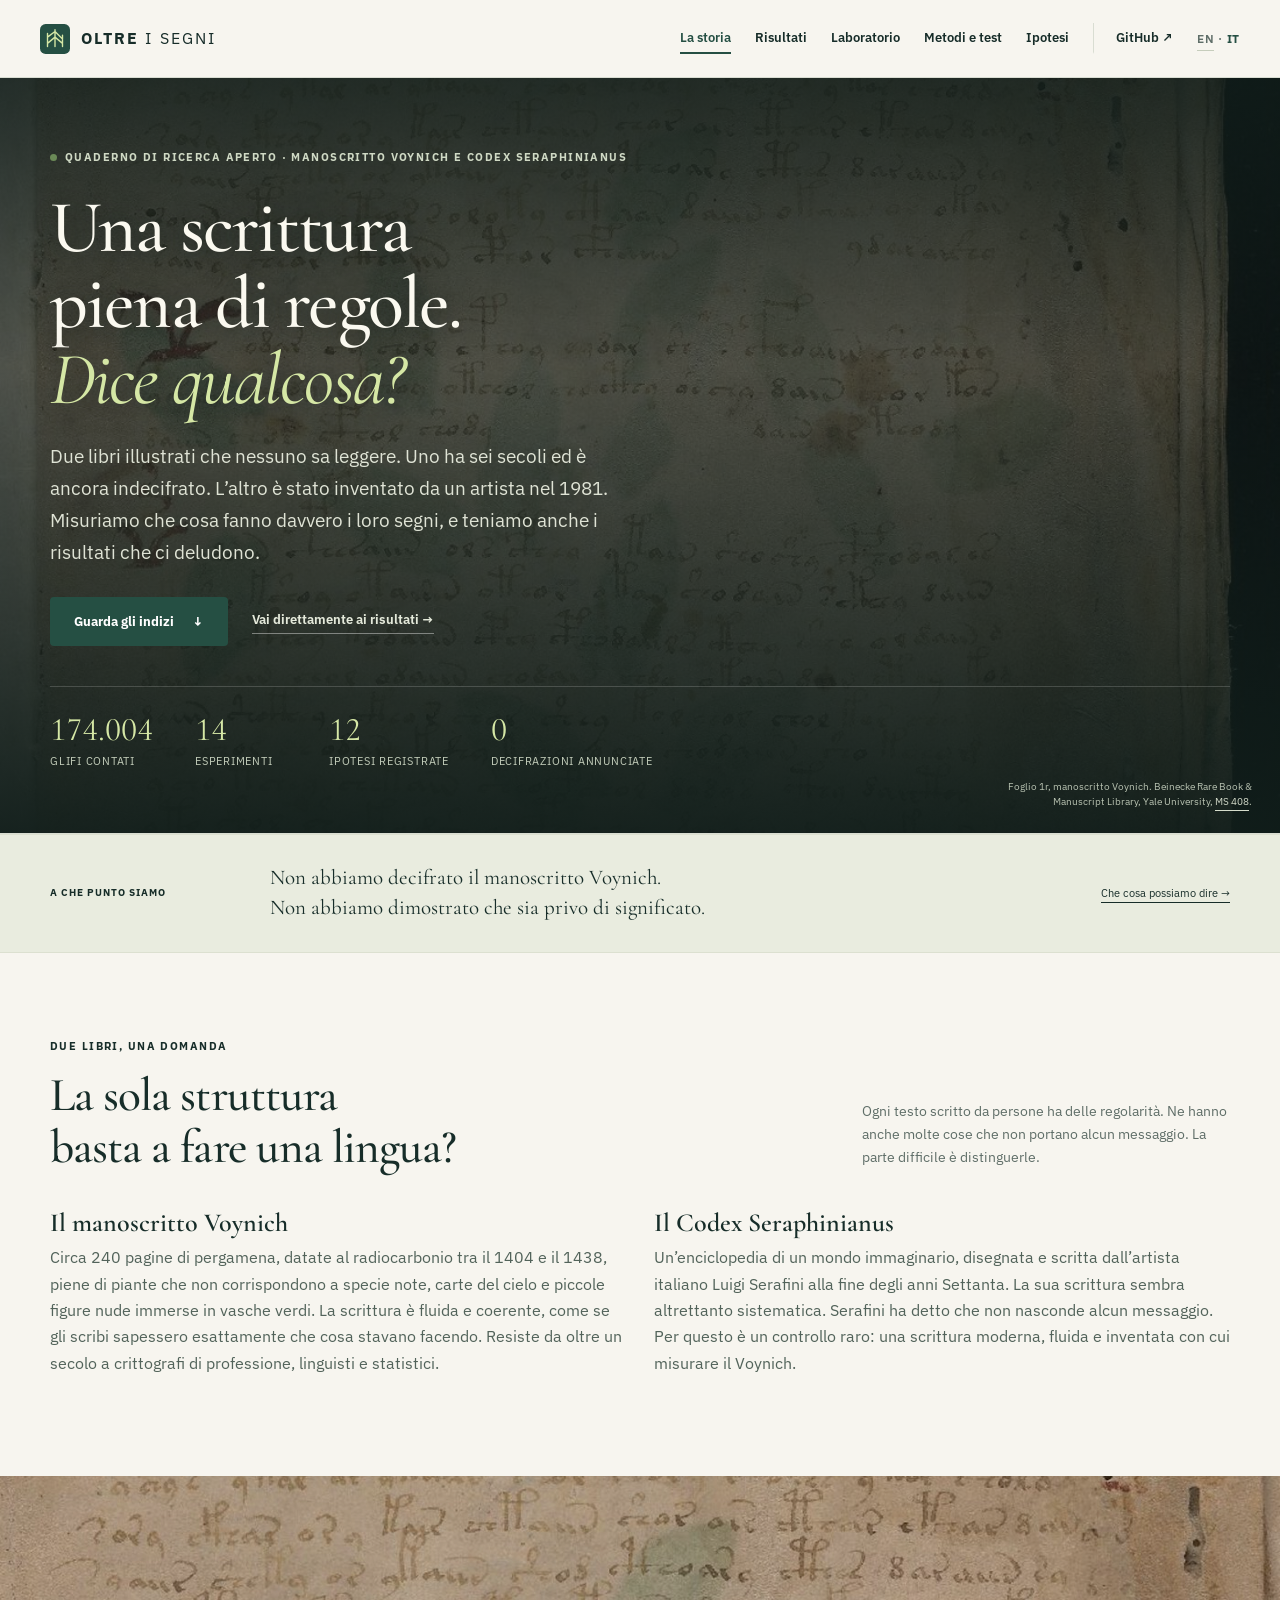
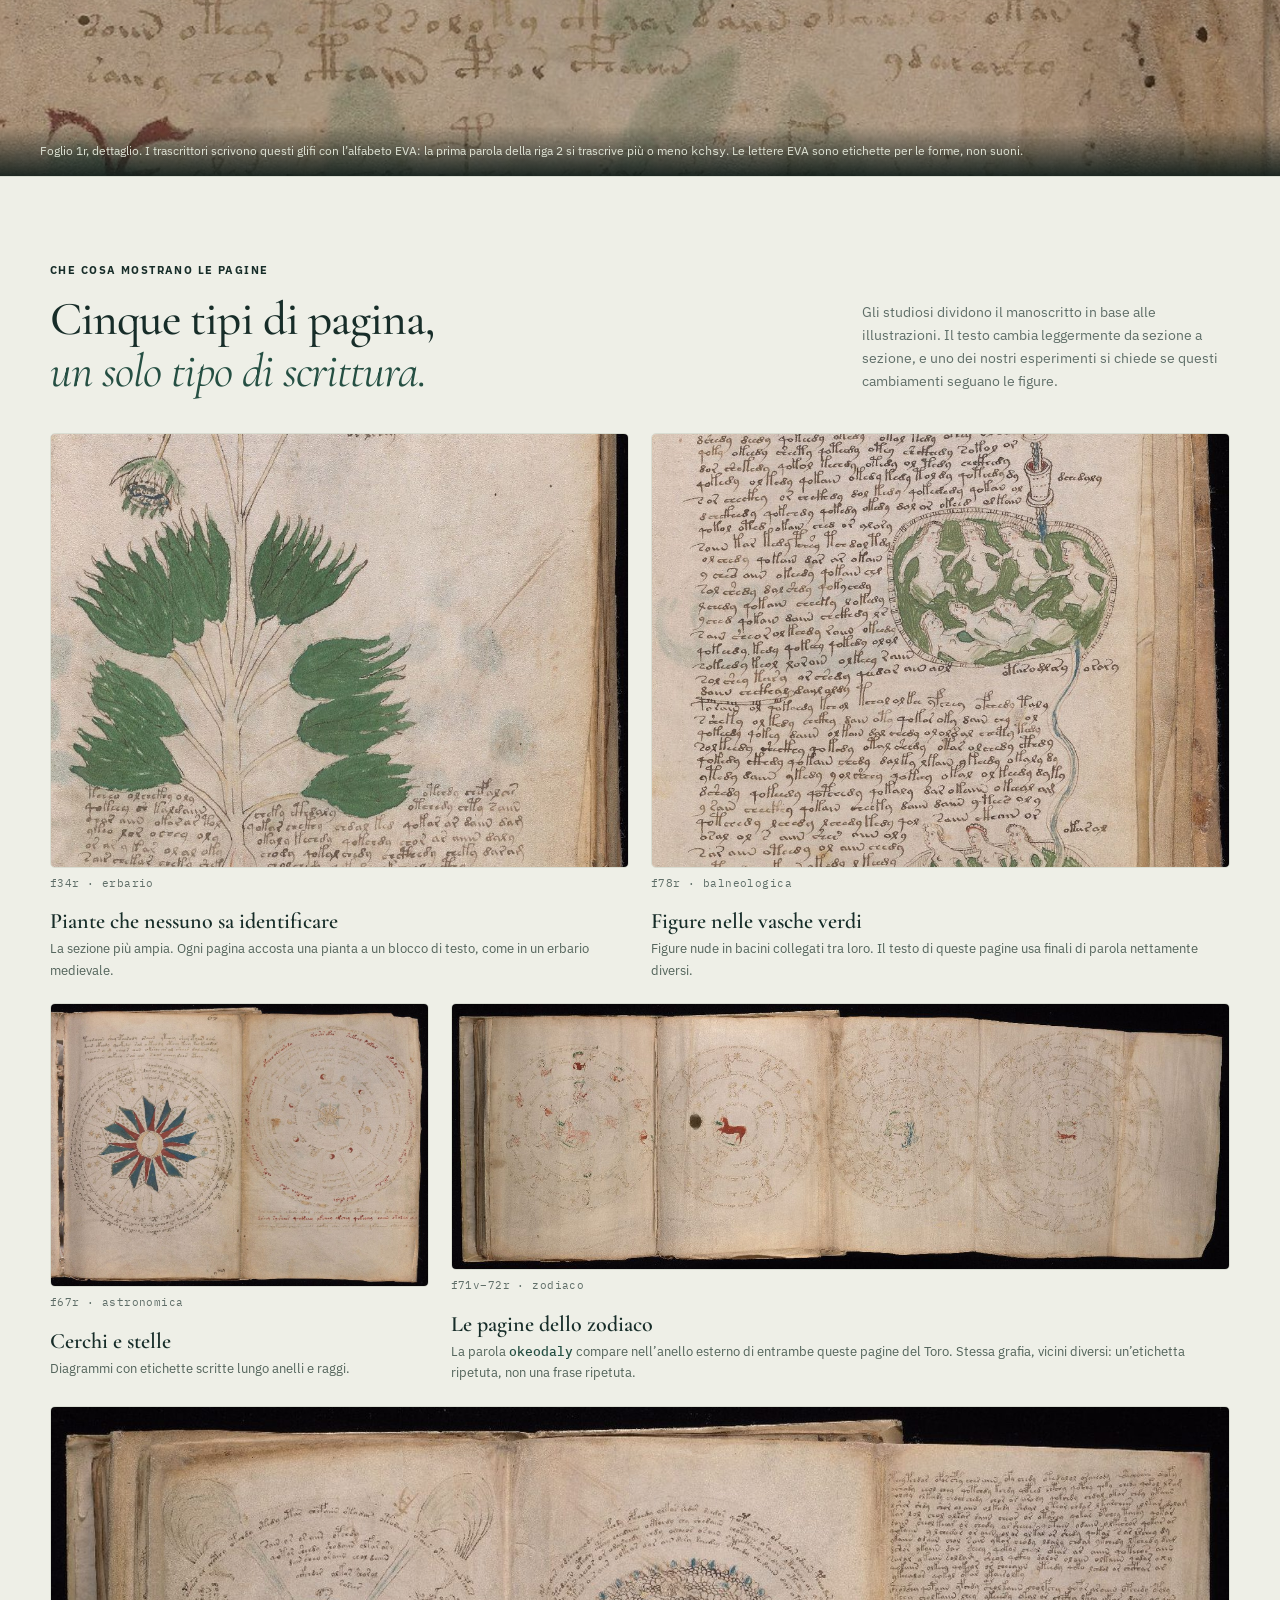
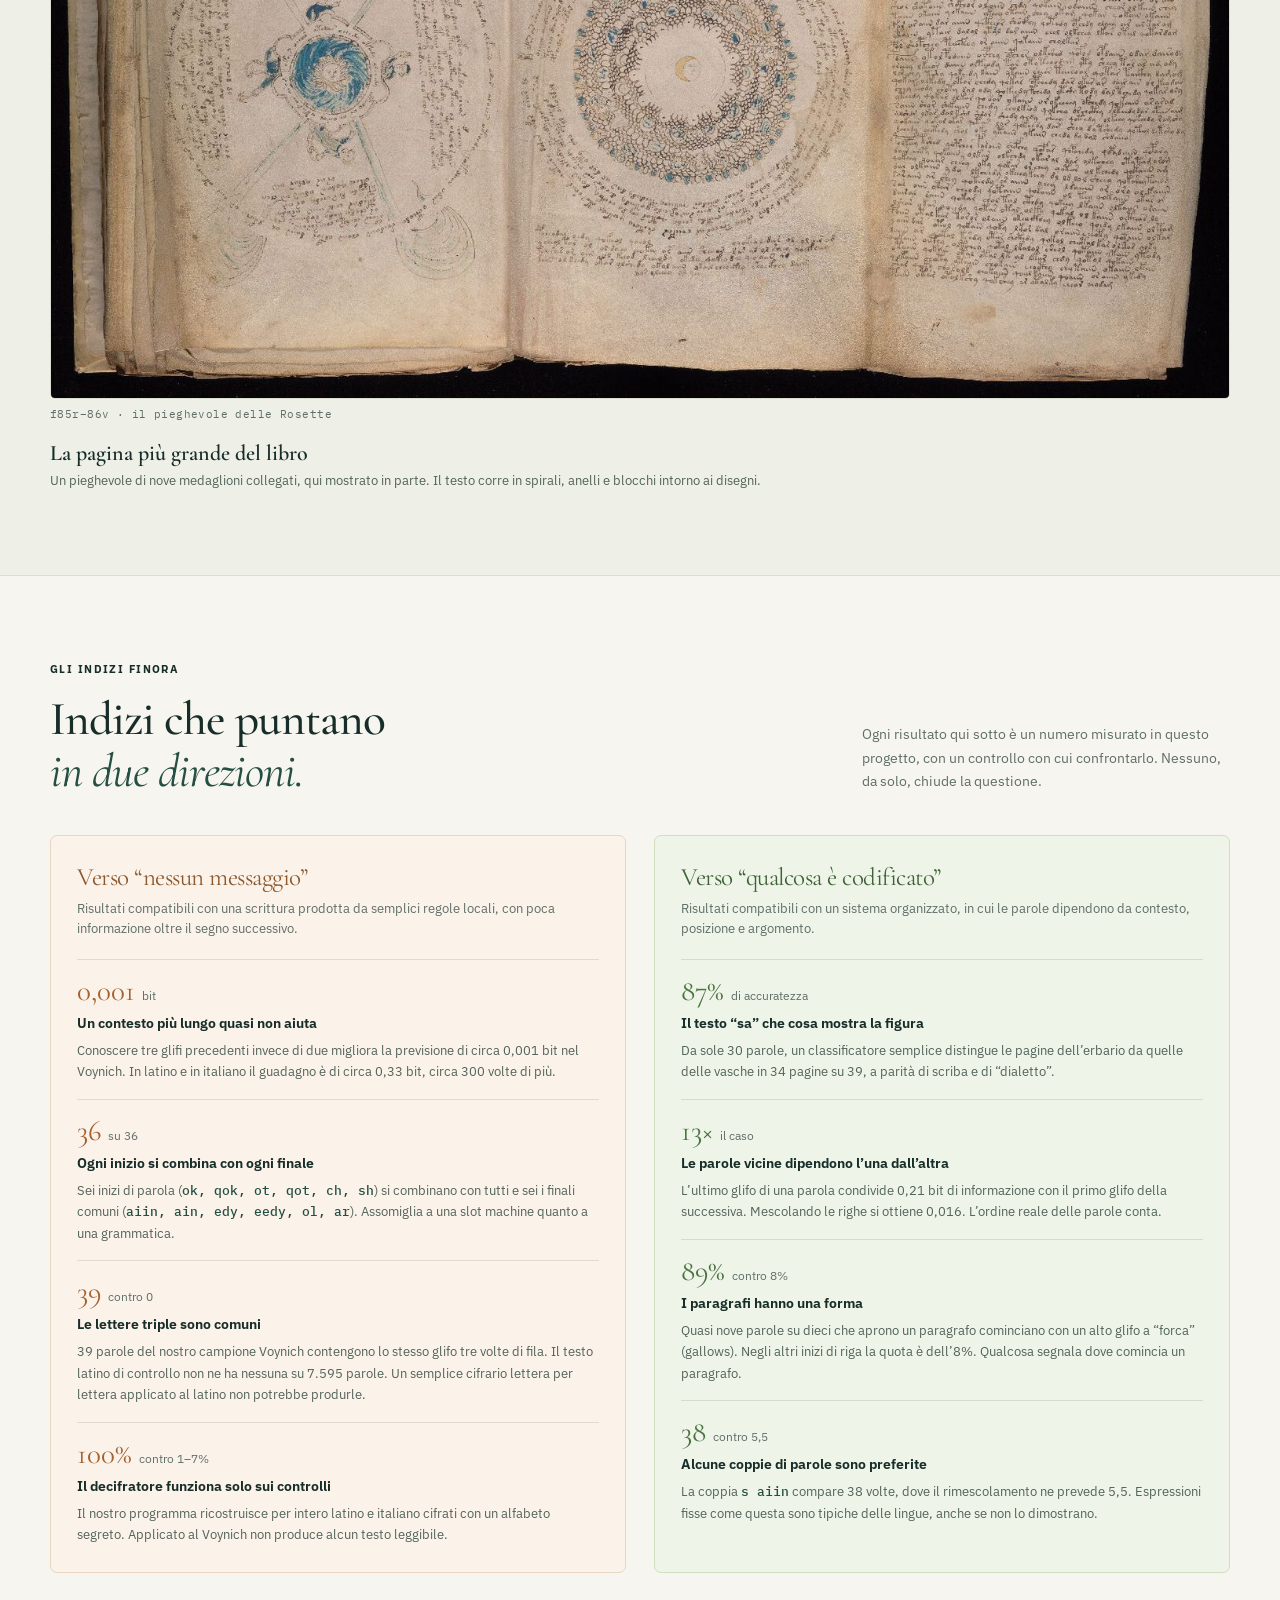
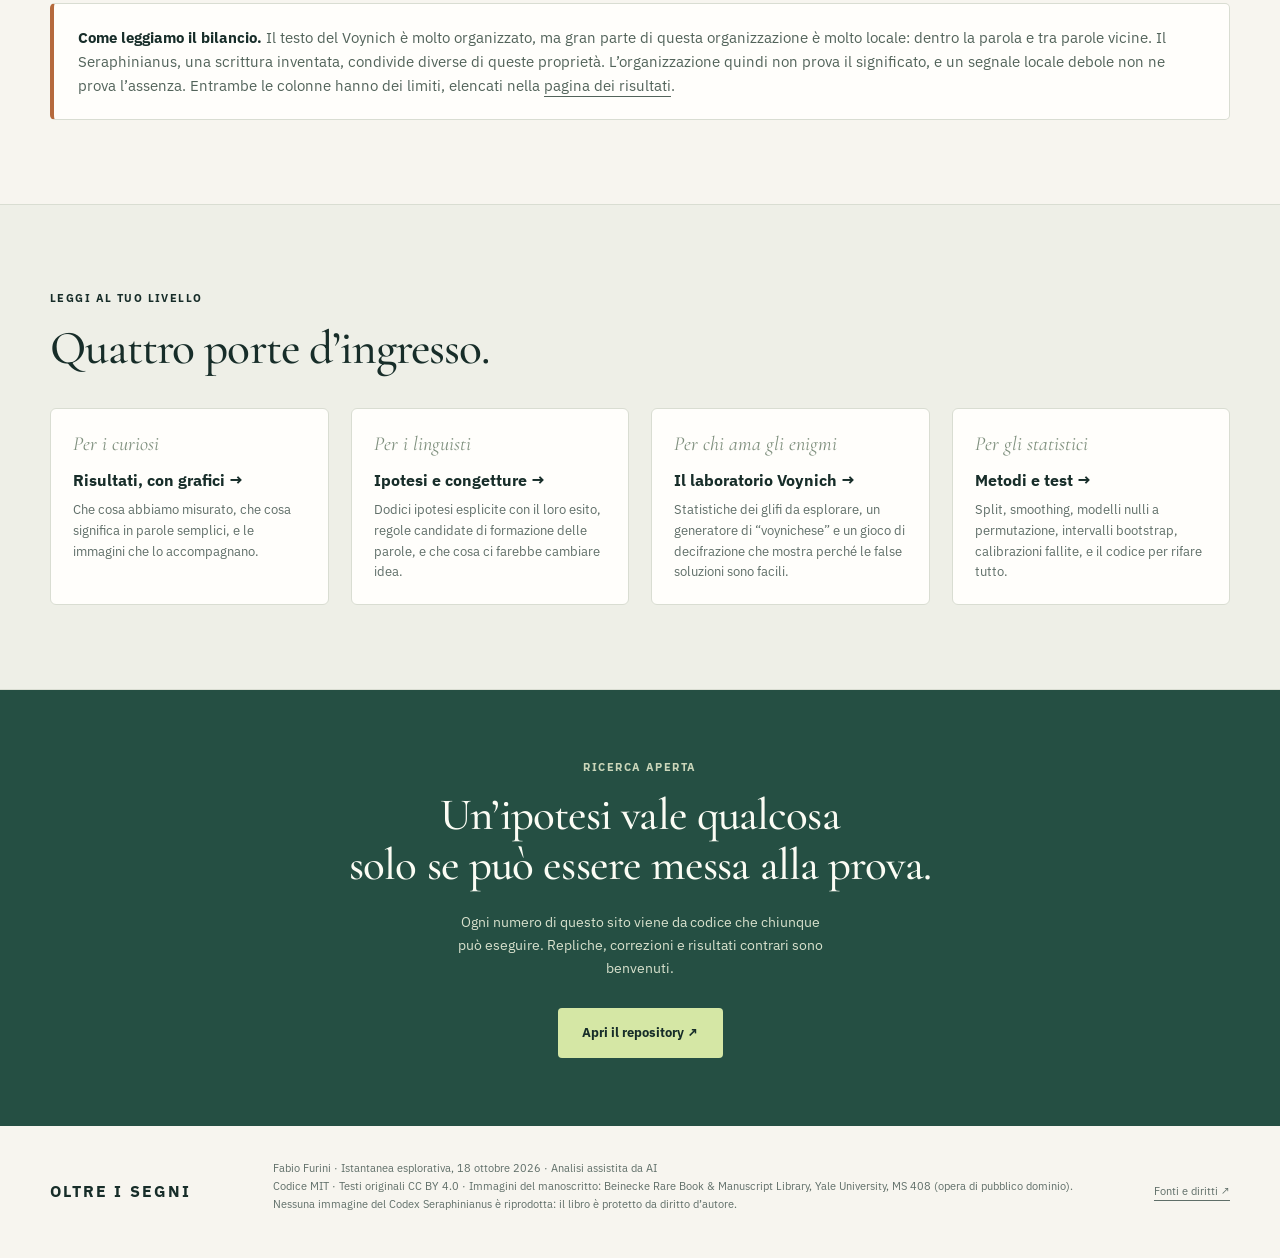
==== commit b3fc502c: "Align website with E13-E14 in both languages - Results: Finding 7 (Linear B footholds) with table, c" ====
--- a/docs/it/index.html
+++ b/docs/it/index.html
@@ -44,8 +44,8 @@
     </div>
     <div class="hero-stats" aria-label="Il progetto in numeri">
       <div><b>174.004</b><span>glifi contati</span></div>
-      <div><b>12</b><span>esperimenti</span></div>
-      <div><b>10</b><span>ipotesi registrate</span></div>
+      <div><b>14</b><span>esperimenti</span></div>
+      <div><b>12</b><span>ipotesi registrate</span></div>
       <div><b>0</b><span>decifrazioni annunciate</span></div>
     </div>
   </div>
@@ -210,7 +210,7 @@
       <a href="hypotheses.html">
         <span class="n">Per i linguisti</span>
         <h3>Ipotesi e congetture →</h3>
-        <p>Dieci ipotesi esplicite con il loro esito, regole candidate di formazione delle parole, e che cosa ci farebbe cambiare idea.</p>
+        <p>Dodici ipotesi esplicite con il loro esito, regole candidate di formazione delle parole, e che cosa ci farebbe cambiare idea.</p>
       </a>
       <a href="lab.html">
         <span class="n">Per chi ama gli enigmi</span>
--- a/docs/styles.css
+++ b/docs/styles.css
@@ -416,3 +416,6 @@
 .lang-switch b{color:var(--green)}
 .lang-switch a{text-decoration:none;border-bottom:1px solid var(--line-2)}
 .lang-switch a:hover{color:var(--orange)}
+
+/* keep short statistics on one line */
+td.num{white-space:nowrap}
